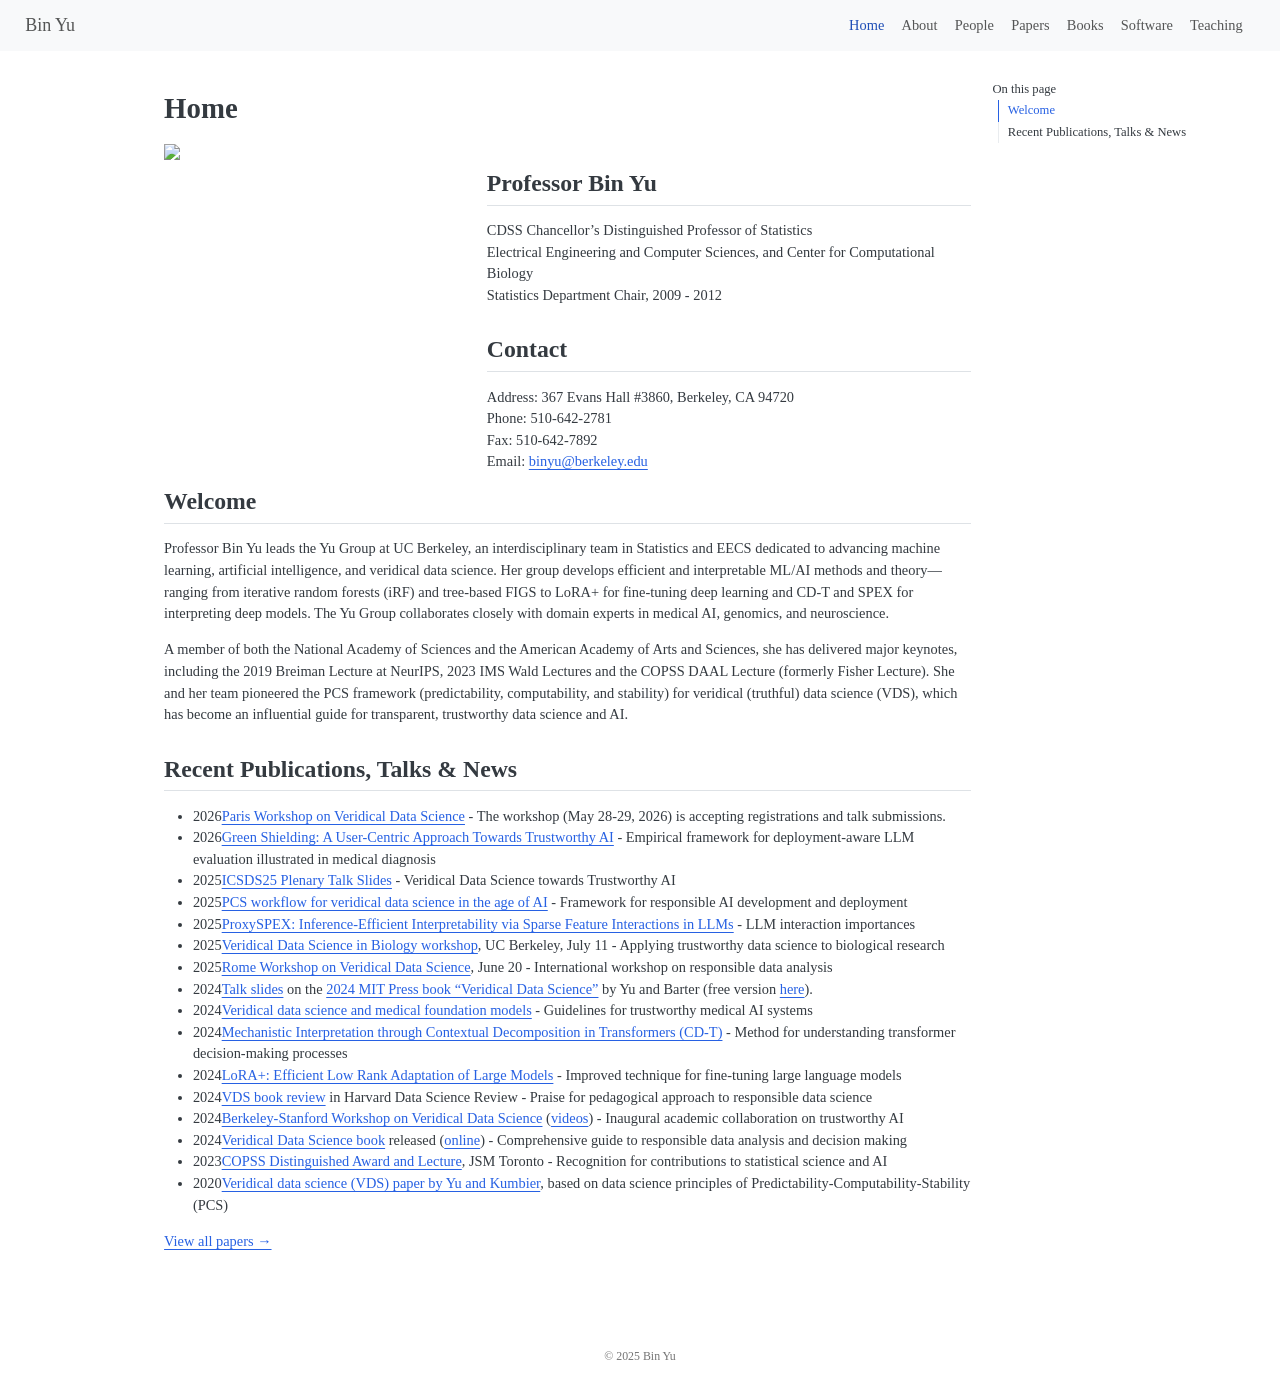
==== index.html @ ebfd01de "Built site for gh-pages" ====
<!DOCTYPE html>
<html xmlns="http://www.w3.org/1999/xhtml" lang="en" xml:lang="en"><head>

<meta charset="utf-8">
<meta name="generator" content="quarto-1.9.38">

<meta name="viewport" content="width=device-width, initial-scale=1.0, user-scalable=yes">


<title>Home – Bin Yu</title>
<style>
/* Default styles provided by pandoc.
** See https://pandoc.org/MANUAL.html#variables-for-html for config info.
*/
code{white-space: pre-wrap;}
span.smallcaps{font-variant: small-caps;}
div.columns{display: flex; gap: min(4vw, 1.5em);}
div.column{flex: auto; overflow-x: auto;}
div.hanging-indent{margin-left: 1.5em; text-indent: -1.5em;}
ul.task-list{list-style: none;}
ul.task-list li input[type="checkbox"] {
  width: 0.8em;
  margin: 0 0.8em 0.2em -1em; /* quarto-specific, see https://github.com/quarto-dev/quarto-cli/issues/4556 */ 
  vertical-align: middle;
}
</style>


<script src="site_libs/quarto-nav/quarto-nav.js"></script>
<script src="site_libs/quarto-nav/headroom.min.js"></script>
<script src="site_libs/clipboard/clipboard.min.js"></script>
<script src="site_libs/quarto-search/autocomplete.umd.js"></script>
<script src="site_libs/quarto-search/fuse.min.js"></script>
<script src="site_libs/quarto-search/quarto-search.js"></script>
<meta name="quarto:offset" content="./">
<script src="site_libs/quarto-html/quarto.js" type="module"></script>
<script src="site_libs/quarto-html/tabsets/tabsets.js" type="module"></script>
<script src="site_libs/quarto-html/popper.min.js"></script>
<script src="site_libs/quarto-html/tippy.umd.min.js"></script>
<script src="site_libs/quarto-html/anchor.min.js"></script>
<link href="site_libs/quarto-html/tippy.css" rel="stylesheet">
<link href="site_libs/quarto-html/quarto-syntax-highlighting-15634bcf2e68342d4ad2dfa704d543f6.css" rel="stylesheet" id="quarto-text-highlighting-styles">
<script src="site_libs/bootstrap/bootstrap.min.js"></script>
<link href="site_libs/bootstrap/bootstrap-icons.css" rel="stylesheet">
<link href="site_libs/bootstrap/bootstrap-985f35db8cdcd9d07f63b1806a78b4fa.min.css" rel="stylesheet" append-hash="true" id="quarto-bootstrap" data-mode="light">
<script id="quarto-search-options" type="application/json">{
  "location": "navbar",
  "copy-button": false,
  "collapse-after": 3,
  "panel-placement": "end",
  "type": "overlay",
  "limit": 50,
  "keyboard-shortcut": [
    "f",
    "/",
    "s"
  ],
  "show-item-context": false,
  "language": {
    "search-no-results-text": "No results",
    "search-matching-documents-text": "matching documents",
    "search-copy-link-title": "Copy link to search",
    "search-hide-matches-text": "Hide additional matches",
    "search-more-match-text": "more match in this document",
    "search-more-matches-text": "more matches in this document",
    "search-clear-button-title": "Clear",
    "search-text-placeholder": "",
    "search-detached-cancel-button-title": "Cancel",
    "search-submit-button-title": "Submit",
    "search-label": "Search"
  }
}</script>
<script async="" src="https://siteimproveanalytics.com/js/siteanalyze_6294756.js"></script>


<link rel="stylesheet" href="styles.css">
</head>

<body class="nav-fixed quarto-light">

<div id="quarto-search-results"></div>
  <header id="quarto-header" class="headroom fixed-top">
    <nav class="navbar navbar-expand-lg " data-bs-theme="dark">
      <div class="navbar-container container-fluid">
      <div class="navbar-brand-container mx-auto">
    <a class="navbar-brand" href="./index.html">
    <span class="navbar-title">Bin Yu</span>
    </a>
  </div>
            <div id="quarto-search" class="" title="Search"></div>
          <button class="navbar-toggler" type="button" data-bs-toggle="collapse" data-bs-target="#navbarCollapse" aria-controls="navbarCollapse" role="menu" aria-expanded="false" aria-label="Toggle navigation" onclick="if (window.quartoToggleHeadroom) { window.quartoToggleHeadroom(); }">
  <span class="navbar-toggler-icon"></span>
</button>
          <div class="collapse navbar-collapse" id="navbarCollapse">
            <ul class="navbar-nav navbar-nav-scroll ms-auto">
  <li class="nav-item">
    <a class="nav-link active" href="./index.html" aria-current="page"> 
<span class="menu-text">Home</span></a>
  </li>  
  <li class="nav-item">
    <a class="nav-link" href="./about/index.html"> 
<span class="menu-text">About</span></a>
  </li>  
  <li class="nav-item">
    <a class="nav-link" href="./people/index.html"> 
<span class="menu-text">People</span></a>
  </li>  
  <li class="nav-item">
    <a class="nav-link" href="./papers/index.html"> 
<span class="menu-text">Papers</span></a>
  </li>  
  <li class="nav-item">
    <a class="nav-link" href="./books/index.html"> 
<span class="menu-text">Books</span></a>
  </li>  
  <li class="nav-item">
    <a class="nav-link" href="./software/index.html"> 
<span class="menu-text">Software</span></a>
  </li>  
  <li class="nav-item">
    <a class="nav-link" href="./teaching/index.html"> 
<span class="menu-text">Teaching</span></a>
  </li>  
</ul>
          </div> <!-- /navcollapse -->
            <div class="quarto-navbar-tools">
</div>
      </div> <!-- /container-fluid -->
    </nav>
</header>
<!-- content -->
<div id="quarto-content" class="quarto-container page-columns page-rows-contents page-layout-article page-navbar">
<!-- sidebar -->
<!-- margin-sidebar -->
    <div id="quarto-margin-sidebar" class="sidebar margin-sidebar">
        <nav id="TOC" role="doc-toc" class="toc-active">
    <h2 id="toc-title">On this page</h2>
   
  <ul>
  <li><a href="#welcome" id="toc-welcome" class="nav-link active" data-scroll-target="#welcome">Welcome</a></li>
  <li><a href="#recent-publications-talks-news" id="toc-recent-publications-talks-news" class="nav-link" data-scroll-target="#recent-publications-talks-news">Recent Publications, Talks &amp; News</a></li>
  </ul>
</nav>
    </div>
<!-- main -->
<main class="content" id="quarto-document-content">

<header id="title-block-header" class="quarto-title-block default">
<div class="quarto-title">
<h1 class="title">Home</h1>
</div>



<div class="quarto-title-meta">

    
  
    
  </div>
  


</header>


<div class="columns">
<div class="column" style="width:40%;">
<p><img src="images/binyu.jpg" class="img-fluid"></p>
</div><div class="column" style="width:60%;">
<section id="professor-bin-yu" class="level2">
<h2 class="anchored" data-anchor-id="professor-bin-yu">Professor Bin Yu</h2>
<p>CDSS Chancellor’s Distinguished Professor of Statistics<br>
Electrical Engineering and Computer Sciences, and Center for Computational Biology<br>
Statistics Department Chair, 2009 - 2012</p>
</section>
<section id="contact" class="level2">
<h2 class="anchored" data-anchor-id="contact">Contact</h2>
<p>Address: 367 Evans Hall #3860, Berkeley, CA 94720<br>
Phone: 510-642-2781<br>
Fax: 510-642-7892<br>
Email: <a href="mailto:binyu@berkeley.edu">binyu@berkeley.edu</a></p>
</section>
</div>
</div>
<section id="welcome" class="level2">
<h2 class="anchored" data-anchor-id="welcome">Welcome</h2>
<p>Professor Bin Yu leads the Yu Group at UC Berkeley, an interdisciplinary team in Statistics and EECS dedicated to advancing machine learning, artificial intelligence, and veridical data science. Her group develops efficient and interpretable ML/AI methods and theory—ranging from iterative random forests (iRF) and tree-based FIGS to LoRA+ for fine-tuning deep learning and CD-T and SPEX for interpreting deep models. The Yu Group collaborates closely with domain experts in medical AI, genomics, and neuroscience.</p>
<p>A member of both the National Academy of Sciences and the American Academy of Arts and Sciences, she has delivered major keynotes, including the 2019 Breiman Lecture at NeurIPS, 2023 IMS Wald Lectures and the COPSS DAAL Lecture (formerly Fisher Lecture). She and her team pioneered the PCS framework (predictability, computability, and stability) for veridical (truthful) data science (VDS), which has become an influential guide for transparent, trustworthy data science and AI.</p>
</section>
<section id="recent-publications-talks-news" class="level2">
<h2 class="anchored" data-anchor-id="recent-publications-talks-news">Recent Publications, Talks &amp; News</h2>
<ul>
<li><span class="year-entry">2026</span><a href="https://www.cantab.net/users/j.randon-furling/VAI.html">Paris Workshop on Veridical Data Science</a> - The workshop (May 28-29, 2026) is accepting registrations and talk submissions.</li>
<li><span class="year-entry">2026</span><a href="https://arxiv.org/pdf/2604.24700">Green Shielding: A User-Centric Approach Towards Trustworthy AI</a> - Empirical framework for deployment-aware LLM evaluation illustrated in medical diagnosis</li>
<li><span class="year-entry">2025</span><a href="slides/ICSDS25-BinYu.pdf">ICSDS25 Plenary Talk Slides</a> - Veridical Data Science towards Trustworthy AI</li>
<li><span class="year-entry">2025</span><a href="https://arxiv.org/abs/2508.00835">PCS workflow for veridical data science in the age of AI</a> - Framework for responsible AI development and deployment</li>
<li><span class="year-entry">2025</span><a href="https://arxiv.org/abs/2505.17495">ProxySPEX: Inference-Efficient Interpretability via Sparse Feature Interactions in LLMs</a> - LLM interaction importances</li>
<li><span class="year-entry">2025</span><a href="https://www.eventbrite.com/e/veridical-data-science-for-biology-2025-tickets-1384456339179">Veridical Data Science in Biology workshop</a>, UC Berkeley, July 11 - Applying trustworthy data science to biological research</li>
<li><span class="year-entry">2025</span><a href="https://www.integreat.no/events/public-events/workshops/veridical-data-science.html">Rome Workshop on Veridical Data Science</a>, June 20 - International workshop on responsible data analysis</li>
<li><span class="year-entry">2024</span><a href="slides/VDSBook-BinYu.pdf">Talk slides</a> on the <a href="https://mitpress.mit.edu/9780262049191/veridical-data-science/">2024 MIT Press book “Veridical Data Science”</a> by Yu and Barter (free version <a href="https://vdsbook.com/">here</a>).</li>
<li><span class="year-entry">2024</span><a href="https://arxiv.org/abs/2409.10580">Veridical data science and medical foundation models</a> - Guidelines for trustworthy medical AI systems</li>
<li><span class="year-entry">2024</span><a href="https://arxiv.org/pdf/2407.00886">Mechanistic Interpretation through Contextual Decomposition in Transformers (CD-T)</a> - Method for understanding transformer decision-making processes</li>
<li><span class="year-entry">2024</span><a href="https://arxiv.org/abs/2402.12354">LoRA+: Efficient Low Rank Adaptation of Large Models</a> - Improved technique for fine-tuning large language models</li>
<li><span class="year-entry">2024</span><a href="https://hdsr.mitpress.mit.edu/pub/5322mn1e/release/3">VDS book review</a> in Harvard Data Science Review - Praise for pedagogical approach to responsible data science</li>
<li><span class="year-entry">2024</span><a href="https://na.eventscloud.com/website/69057/">Berkeley-Stanford Workshop on Veridical Data Science</a> (<a href="https://www.youtube.com/playlist?list=PLKW2Azk23ZtSrg4jwLSioaV1bwmFnQ1Bx">videos</a>) - Inaugural academic collaboration on trustworthy AI</li>
<li><span class="year-entry">2024</span><a href="https://mitpress.mit.edu/9780262049191/veridical-data-science/">Veridical Data Science book</a> released (<a href="http://vdsbook.com/">online</a>) - Comprehensive guide to responsible data analysis and decision making</li>
<li><span class="year-entry">2023</span><a href="https://ww2.amstat.org/meetings/jsm/2023/webcasts/index.cfm">COPSS Distinguished Award and Lecture</a>, JSM Toronto - Recognition for contributions to statistical science and AI</li>
<li><span class="year-entry">2020</span><a href="https://www.pnas.org/doi/10.1073/pnas.1901326117">Veridical data science (VDS) paper by Yu and Kumbier</a>, based on data science principles of Predictability-Computability-Stability (PCS)</li>
</ul>
<p><a href="https://scholar.google.com/citations?user=xT19Jc0AAAAJ&amp;hl=en">View all papers →</a></p>


</section>

</main> <!-- /main -->
<script id="quarto-html-after-body" type="application/javascript">
  window.document.addEventListener("DOMContentLoaded", function (event) {
    const icon = "";
    const anchorJS = new window.AnchorJS();
    anchorJS.options = {
      placement: 'right',
      icon: icon
    };
    anchorJS.add('.anchored');
    const isCodeAnnotation = (el) => {
      for (const clz of el.classList) {
        if (clz.startsWith('code-annotation-')) {                     
          return true;
        }
      }
      return false;
    }
    const onCopySuccess = function(e) {
      // button target
      const button = e.trigger;
      // don't keep focus
      button.blur();
      // flash "checked"
      button.classList.add('code-copy-button-checked');
      var currentTitle = button.getAttribute("title");
      button.setAttribute("title", "Copied!");
      let tooltip;
      if (window.bootstrap) {
        button.setAttribute("data-bs-toggle", "tooltip");
        button.setAttribute("data-bs-placement", "left");
        button.setAttribute("data-bs-title", "Copied!");
        tooltip = new bootstrap.Tooltip(button, 
          { trigger: "manual", 
            customClass: "code-copy-button-tooltip",
            offset: [0, -8]});
        tooltip.show();    
      }
      setTimeout(function() {
        if (tooltip) {
          tooltip.hide();
          button.removeAttribute("data-bs-title");
          button.removeAttribute("data-bs-toggle");
          button.removeAttribute("data-bs-placement");
        }
        button.setAttribute("title", currentTitle);
        button.classList.remove('code-copy-button-checked');
      }, 1000);
      // clear code selection
      e.clearSelection();
    }
    const getTextToCopy = function(trigger) {
      const outerScaffold = trigger.parentElement.cloneNode(true);
      const codeEl = outerScaffold.querySelector('code');
      for (const childEl of codeEl.children) {
        if (isCodeAnnotation(childEl)) {
          childEl.remove();
        }
      }
      return codeEl.innerText;
    }
    const clipboard = new window.ClipboardJS('.code-copy-button:not([data-in-quarto-modal])', {
      text: getTextToCopy
    });
    clipboard.on('success', onCopySuccess);
    if (window.document.getElementById('quarto-embedded-source-code-modal')) {
      const clipboardModal = new window.ClipboardJS('.code-copy-button[data-in-quarto-modal]', {
        text: getTextToCopy,
        container: window.document.getElementById('quarto-embedded-source-code-modal')
      });
      clipboardModal.on('success', onCopySuccess);
    }
      var localhostRegex = new RegExp(/^(?:http|https):\/\/localhost\:?[0-9]*\//);
      var mailtoRegex = new RegExp(/^mailto:/);
        var filterRegex = new RegExp("https:\/\/binyu\.stat\.berkeley\.edu");
      var isInternal = (href) => {
          return filterRegex.test(href) || localhostRegex.test(href) || mailtoRegex.test(href);
      }
      // Inspect non-navigation links and adorn them if external
     var links = window.document.querySelectorAll('a[href]:not(.nav-link):not(.navbar-brand):not(.toc-action):not(.sidebar-link):not(.sidebar-item-toggle):not(.pagination-link):not(.no-external):not([aria-hidden]):not(.dropdown-item):not(.quarto-navigation-tool):not(.about-link)');
      for (var i=0; i<links.length; i++) {
        const link = links[i];
        if (!isInternal(link.href)) {
          // undo the damage that might have been done by quarto-nav.js in the case of
          // links that we want to consider external
          if (link.dataset.originalHref !== undefined) {
            link.href = link.dataset.originalHref;
          }
        }
      }
    function tippyHover(el, contentFn, onTriggerFn, onUntriggerFn) {
      const config = {
        allowHTML: true,
        maxWidth: 500,
        delay: 100,
        arrow: false,
        appendTo: function(el) {
            return el.parentElement;
        },
        interactive: true,
        interactiveBorder: 10,
        theme: 'quarto',
        placement: 'bottom-start',
      };
      if (contentFn) {
        config.content = contentFn;
      }
      if (onTriggerFn) {
        config.onTrigger = onTriggerFn;
      }
      if (onUntriggerFn) {
        config.onUntrigger = onUntriggerFn;
      }
      window.tippy(el, config); 
    }
    const noterefs = window.document.querySelectorAll('a[role="doc-noteref"]');
    for (var i=0; i<noterefs.length; i++) {
      const ref = noterefs[i];
      tippyHover(ref, function() {
        // use id or data attribute instead here
        let href = ref.getAttribute('data-footnote-href') || ref.getAttribute('href');
        try { href = new URL(href).hash; } catch {}
        const id = href.replace(/^#\/?/, "");
        const note = window.document.getElementById(id);
        if (note) {
          return note.innerHTML;
        } else {
          return "";
        }
      });
    }
    const xrefs = window.document.querySelectorAll('a.quarto-xref');
    const processXRef = (id, note) => {
      // Strip column container classes
      const stripColumnClz = (el) => {
        el.classList.remove("page-full", "page-columns");
        if (el.children) {
          for (const child of el.children) {
            stripColumnClz(child);
          }
        }
      }
      stripColumnClz(note)
      if (id === null || id.startsWith('sec-')) {
        // Special case sections, only their first couple elements
        const container = document.createElement("div");
        if (note.children && note.children.length > 2) {
          container.appendChild(note.children[0].cloneNode(true));
          for (let i = 1; i < note.children.length; i++) {
            const child = note.children[i];
            if (child.tagName === "P" && child.innerText === "") {
              continue;
            } else {
              container.appendChild(child.cloneNode(true));
              break;
            }
          }
          if (window.Quarto?.typesetMath) {
            window.Quarto.typesetMath(container);
          }
          return container.innerHTML
        } else {
          if (window.Quarto?.typesetMath) {
            window.Quarto.typesetMath(note);
          }
          return note.innerHTML;
        }
      } else {
        // Remove any anchor links if they are present
        const anchorLink = note.querySelector('a.anchorjs-link');
        if (anchorLink) {
          anchorLink.remove();
        }
        if (window.Quarto?.typesetMath) {
          window.Quarto.typesetMath(note);
        }
        if (note.classList.contains("callout")) {
          return note.outerHTML;
        } else {
          return note.innerHTML;
        }
      }
    }
    for (var i=0; i<xrefs.length; i++) {
      const xref = xrefs[i];
      tippyHover(xref, undefined, function(instance) {
        instance.disable();
        let url = xref.getAttribute('href');
        let hash = undefined; 
        if (url.startsWith('#')) {
          hash = url;
        } else {
          try { hash = new URL(url).hash; } catch {}
        }
        if (hash) {
          const id = hash.replace(/^#\/?/, "");
          const note = window.document.getElementById(id);
          if (note !== null) {
            try {
              const html = processXRef(id, note.cloneNode(true));
              instance.setContent(html);
            } finally {
              instance.enable();
              instance.show();
            }
          } else {
            // See if we can fetch this
            fetch(url.split('#')[0])
            .then(res => res.text())
            .then(html => {
              const parser = new DOMParser();
              const htmlDoc = parser.parseFromString(html, "text/html");
              const note = htmlDoc.getElementById(id);
              if (note !== null) {
                const html = processXRef(id, note);
                instance.setContent(html);
              } 
            }).finally(() => {
              instance.enable();
              instance.show();
            });
          }
        } else {
          // See if we can fetch a full url (with no hash to target)
          // This is a special case and we should probably do some content thinning / targeting
          fetch(url)
          .then(res => res.text())
          .then(html => {
            const parser = new DOMParser();
            const htmlDoc = parser.parseFromString(html, "text/html");
            const note = htmlDoc.querySelector('main.content');
            if (note !== null) {
              // This should only happen for chapter cross references
              // (since there is no id in the URL)
              // remove the first header
              if (note.children.length > 0 && note.children[0].tagName === "HEADER") {
                note.children[0].remove();
              }
              const html = processXRef(null, note);
              instance.setContent(html);
            } 
          }).finally(() => {
            instance.enable();
            instance.show();
          });
        }
      }, function(instance) {
      });
    }
        let selectedAnnoteEl;
        const selectorForAnnotation = ( cell, annotation) => {
          let cellAttr = 'data-code-cell="' + cell + '"';
          let lineAttr = 'data-code-annotation="' +  annotation + '"';
          const selector = 'span[' + cellAttr + '][' + lineAttr + ']';
          return selector;
        }
        const selectCodeLines = (annoteEl) => {
          const doc = window.document;
          const targetCell = annoteEl.getAttribute("data-target-cell");
          const targetAnnotation = annoteEl.getAttribute("data-target-annotation");
          const annoteSpan = window.document.querySelector(selectorForAnnotation(targetCell, targetAnnotation));
          const lines = annoteSpan.getAttribute("data-code-lines").split(",");
          const lineIds = lines.map((line) => {
            return targetCell + "-" + line;
          })
          let top = null;
          let height = null;
          let parent = null;
          if (lineIds.length > 0) {
              //compute the position of the single el (top and bottom and make a div)
              const el = window.document.getElementById(lineIds[0]);
              top = el.offsetTop;
              height = el.offsetHeight;
              parent = el.parentElement.parentElement;
            if (lineIds.length > 1) {
              const lastEl = window.document.getElementById(lineIds[lineIds.length - 1]);
              const bottom = lastEl.offsetTop + lastEl.offsetHeight;
              height = bottom - top;
            }
            if (top !== null && height !== null && parent !== null) {
              // cook up a div (if necessary) and position it 
              let div = window.document.getElementById("code-annotation-line-highlight");
              if (div === null) {
                div = window.document.createElement("div");
                div.setAttribute("id", "code-annotation-line-highlight");
                div.style.position = 'absolute';
                parent.appendChild(div);
              }
              div.style.top = top - 2 + "px";
              div.style.height = height + 4 + "px";
              div.style.left = 0;
              let gutterDiv = window.document.getElementById("code-annotation-line-highlight-gutter");
              if (gutterDiv === null) {
                gutterDiv = window.document.createElement("div");
                gutterDiv.setAttribute("id", "code-annotation-line-highlight-gutter");
                gutterDiv.style.position = 'absolute';
                const codeCell = window.document.getElementById(targetCell);
                const gutter = codeCell.querySelector('.code-annotation-gutter');
                gutter.appendChild(gutterDiv);
              }
              gutterDiv.style.top = top - 2 + "px";
              gutterDiv.style.height = height + 4 + "px";
            }
            selectedAnnoteEl = annoteEl;
          }
        };
        const unselectCodeLines = () => {
          const elementsIds = ["code-annotation-line-highlight", "code-annotation-line-highlight-gutter"];
          elementsIds.forEach((elId) => {
            const div = window.document.getElementById(elId);
            if (div) {
              div.remove();
            }
          });
          selectedAnnoteEl = undefined;
        };
          // Handle positioning of the toggle
      window.addEventListener(
        "resize",
        throttle(() => {
          elRect = undefined;
          if (selectedAnnoteEl) {
            selectCodeLines(selectedAnnoteEl);
          }
        }, 10)
      );
      function throttle(fn, ms) {
      let throttle = false;
      let timer;
        return (...args) => {
          if(!throttle) { // first call gets through
              fn.apply(this, args);
              throttle = true;
          } else { // all the others get throttled
              if(timer) clearTimeout(timer); // cancel #2
              timer = setTimeout(() => {
                fn.apply(this, args);
                timer = throttle = false;
              }, ms);
          }
        };
      }
        // Attach click handler to the DT
        const annoteDls = window.document.querySelectorAll('dt[data-target-cell]');
        for (const annoteDlNode of annoteDls) {
          annoteDlNode.addEventListener('click', (event) => {
            const clickedEl = event.target;
            if (clickedEl !== selectedAnnoteEl) {
              unselectCodeLines();
              const activeEl = window.document.querySelector('dt[data-target-cell].code-annotation-active');
              if (activeEl) {
                activeEl.classList.remove('code-annotation-active');
              }
              selectCodeLines(clickedEl);
              clickedEl.classList.add('code-annotation-active');
            } else {
              // Unselect the line
              unselectCodeLines();
              clickedEl.classList.remove('code-annotation-active');
            }
          });
        }
    const findCites = (el) => {
      const parentEl = el.parentElement;
      if (parentEl) {
        const cites = parentEl.dataset.cites;
        if (cites) {
          return {
            el,
            cites: cites.split(' ')
          };
        } else {
          return findCites(el.parentElement)
        }
      } else {
        return undefined;
      }
    };
    var bibliorefs = window.document.querySelectorAll('a[role="doc-biblioref"]');
    for (var i=0; i<bibliorefs.length; i++) {
      const ref = bibliorefs[i];
      const citeInfo = findCites(ref);
      if (citeInfo) {
        tippyHover(citeInfo.el, function() {
          var popup = window.document.createElement('div');
          citeInfo.cites.forEach(function(cite) {
            var citeDiv = window.document.createElement('div');
            citeDiv.classList.add('hanging-indent');
            citeDiv.classList.add('csl-entry');
            var biblioDiv = window.document.getElementById('ref-' + cite);
            if (biblioDiv) {
              citeDiv.innerHTML = biblioDiv.innerHTML;
            }
            popup.appendChild(citeDiv);
          });
          return popup.innerHTML;
        });
      }
    }
  });
  </script>
</div> <!-- /content -->
<footer class="footer">
  <div class="nav-footer">
    <div class="nav-footer-left">
      &nbsp;
    </div>   
    <div class="nav-footer-center">
<p>© 2025 Bin Yu</p>
</div>
    <div class="nav-footer-right">
      &nbsp;
    </div>
  </div>
</footer>




</body></html>
---- site_libs/quarto-html/quarto-syntax-highlighting-15634bcf2e68342d4ad2dfa704d543f6.css ----
/* quarto syntax highlight colors */
:root {
  --quarto-hl-ot-color: #003B4F;
  --quarto-hl-at-color: #657422;
  --quarto-hl-ss-color: #20794D;
  --quarto-hl-an-color: #5E5E5E;
  --quarto-hl-fu-color: #4758AB;
  --quarto-hl-st-color: #20794D;
  --quarto-hl-cf-color: #003B4F;
  --quarto-hl-op-color: #5E5E5E;
  --quarto-hl-er-color: #AD0000;
  --quarto-hl-bn-color: #AD0000;
  --quarto-hl-al-color: #AD0000;
  --quarto-hl-va-color: #111111;
  --quarto-hl-bu-color: inherit;
  --quarto-hl-ex-color: inherit;
  --quarto-hl-pp-color: #AD0000;
  --quarto-hl-in-color: #5E5E5E;
  --quarto-hl-vs-color: #20794D;
  --quarto-hl-wa-color: #5E5E5E;
  --quarto-hl-do-color: #5E5E5E;
  --quarto-hl-im-color: #00769E;
  --quarto-hl-ch-color: #20794D;
  --quarto-hl-dt-color: #AD0000;
  --quarto-hl-fl-color: #AD0000;
  --quarto-hl-co-color: #5E5E5E;
  --quarto-hl-cv-color: #5E5E5E;
  --quarto-hl-cn-color: #8f5902;
  --quarto-hl-sc-color: #5E5E5E;
  --quarto-hl-dv-color: #AD0000;
  --quarto-hl-kw-color: #003B4F;
}

/* other quarto variables */
:root {
  --quarto-font-monospace: SFMono-Regular, Menlo, Monaco, Consolas, "Liberation Mono", "Courier New", monospace;
}

/* syntax highlight based on Pandoc's rules */
pre > code.sourceCode > span {
  color: #003B4F;
}

code.sourceCode > span {
  color: #003B4F;
}

div.sourceCode,
div.sourceCode pre.sourceCode {
  color: #003B4F;
}

/* Normal */
code span {
  color: #003B4F;
}

/* Alert */
code span.al {
  color: #AD0000;
  font-style: inherit;
}

/* Annotation */
code span.an {
  color: #5E5E5E;
  font-style: inherit;
}

/* Attribute */
code span.at {
  color: #657422;
  font-style: inherit;
}

/* BaseN */
code span.bn {
  color: #AD0000;
  font-style: inherit;
}

/* BuiltIn */
code span.bu {
  font-style: inherit;
}

/* ControlFlow */
code span.cf {
  color: #003B4F;
  font-weight: bold;
  font-style: inherit;
}

/* Char */
code span.ch {
  color: #20794D;
  font-style: inherit;
}

/* Constant */
code span.cn {
  color: #8f5902;
  font-style: inherit;
}

/* Comment */
code span.co {
  color: #5E5E5E;
  font-style: inherit;
}

/* CommentVar */
code span.cv {
  color: #5E5E5E;
  font-style: italic;
}

/* Documentation */
code span.do {
  color: #5E5E5E;
  font-style: italic;
}

/* DataType */
code span.dt {
  color: #AD0000;
  font-style: inherit;
}

/* DecVal */
code span.dv {
  color: #AD0000;
  font-style: inherit;
}

/* Error */
code span.er {
  color: #AD0000;
  font-style: inherit;
}

/* Extension */
code span.ex {
  font-style: inherit;
}

/* Float */
code span.fl {
  color: #AD0000;
  font-style: inherit;
}

/* Function */
code span.fu {
  color: #4758AB;
  font-style: inherit;
}

/* Import */
code span.im {
  color: #00769E;
  font-style: inherit;
}

/* Information */
code span.in {
  color: #5E5E5E;
  font-style: inherit;
}

/* Keyword */
code span.kw {
  color: #003B4F;
  font-weight: bold;
  font-style: inherit;
}

/* Operator */
code span.op {
  color: #5E5E5E;
  font-style: inherit;
}

/* Other */
code span.ot {
  color: #003B4F;
  font-style: inherit;
}

/* Preprocessor */
code span.pp {
  color: #AD0000;
  font-style: inherit;
}

/* SpecialChar */
code span.sc {
  color: #5E5E5E;
  font-style: inherit;
}

/* SpecialString */
code span.ss {
  color: #20794D;
  font-style: inherit;
}

/* String */
code span.st {
  color: #20794D;
  font-style: inherit;
}

/* Variable */
code span.va {
  color: #111111;
  font-style: inherit;
}

/* VerbatimString */
code span.vs {
  color: #20794D;
  font-style: inherit;
}

/* Warning */
code span.wa {
  color: #5E5E5E;
  font-style: italic;
}

.prevent-inlining {
  content: "</";
}

/*# sourceMappingURL=f23921c56f73e400b49028c9186a1aa0.css.map */
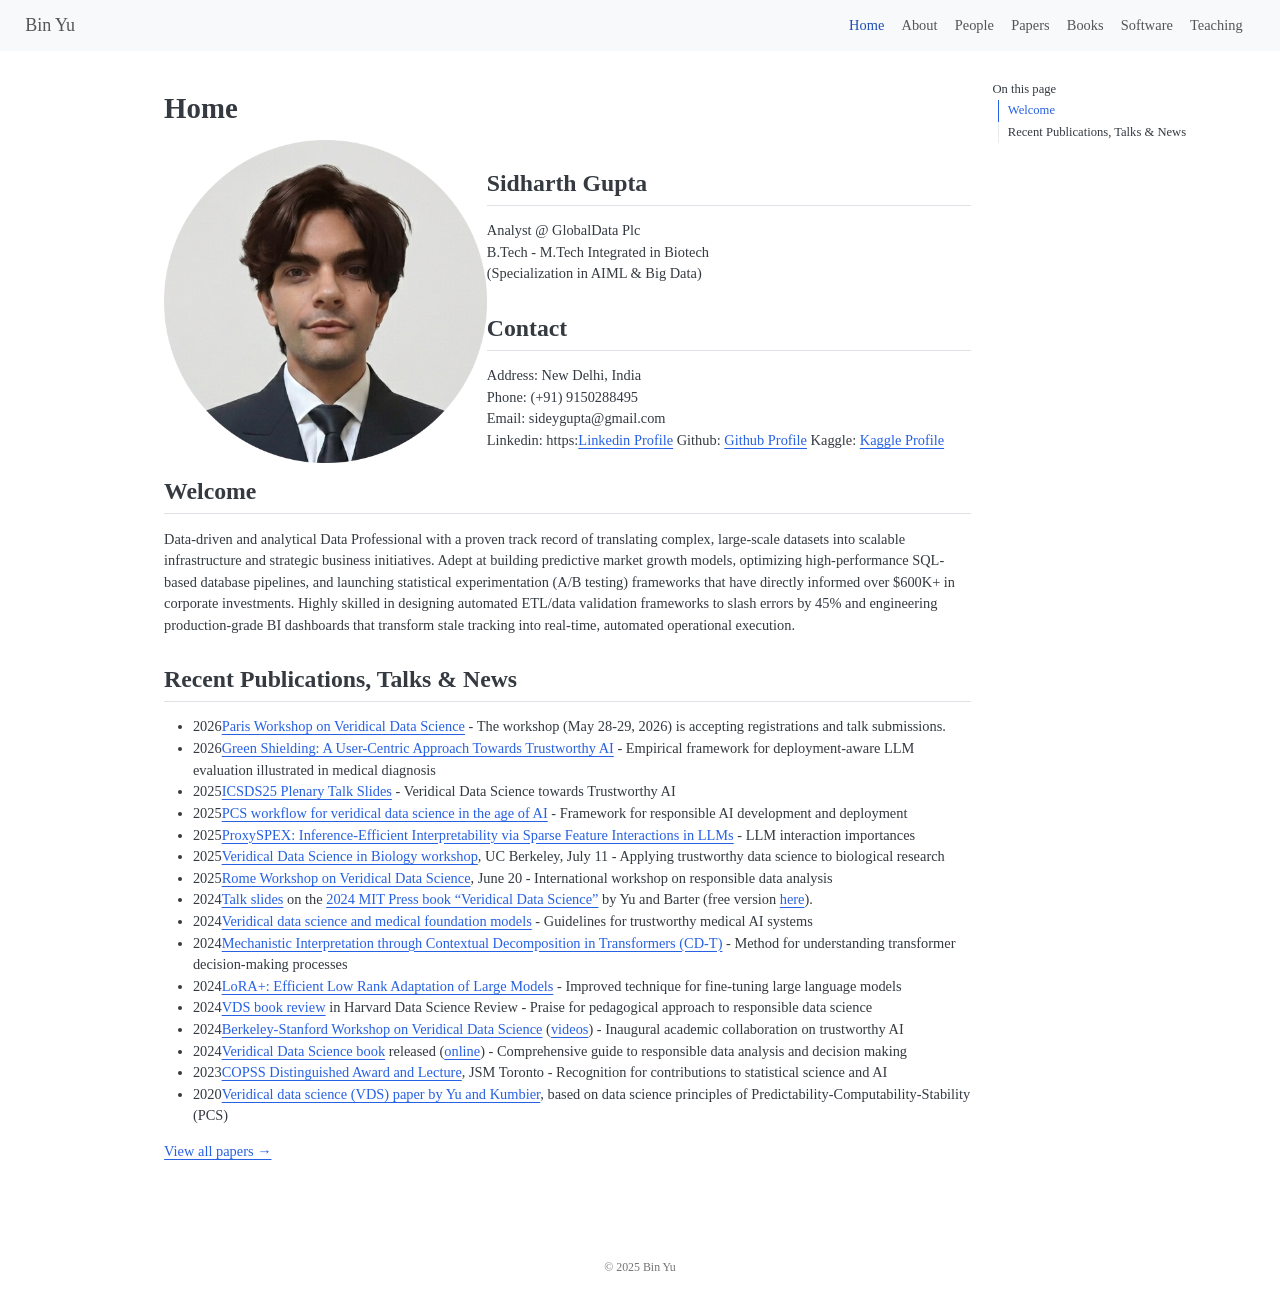
==== commit 3ad5c231: "Built site for gh-pages" ====
--- a/index.html
+++ b/index.html
@@ -166,27 +166,26 @@
 
 <div class="columns">
 <div class="column" style="width:40%;">
-<p><img src="images/binyu.jpg" class="img-fluid"></p>
+<p><img src="images/img2.jpg" class="img-fluid"></p>
 </div><div class="column" style="width:60%;">
-<section id="professor-bin-yu" class="level2">
-<h2 class="anchored" data-anchor-id="professor-bin-yu">Professor Bin Yu</h2>
-<p>CDSS Chancellor’s Distinguished Professor of Statistics<br>
-Electrical Engineering and Computer Sciences, and Center for Computational Biology<br>
-Statistics Department Chair, 2009 - 2012</p>
+<section id="sidharth-gupta" class="level2">
+<h2 class="anchored" data-anchor-id="sidharth-gupta">Sidharth Gupta</h2>
+<p>Analyst @ GlobalData Plc<br>
+B.Tech - M.Tech Integrated in Biotech<br>
+(Specialization in AIML &amp; Big Data)</p>
 </section>
 <section id="contact" class="level2">
 <h2 class="anchored" data-anchor-id="contact">Contact</h2>
-<p>Address: 367 Evans Hall #3860, Berkeley, CA 94720<br>
-Phone: 510-642-2781<br>
-Fax: 510-642-7892<br>
-Email: <a href="mailto:binyu@berkeley.edu">binyu@berkeley.edu</a></p>
+<p>Address: New Delhi, India<br>
+Phone: (+91) 9150288495<br>
+Email: sideygupta@gmail.com<br>
+Linkedin: https:<a href="https://www.linkedin.com/in/netsid/" title="Go to Sidharth Linkedin">Linkedin Profile</a> Github: <a href="https://github.com/0xs1d" title="Go to Sidharth Github">Github Profile</a> Kaggle: <a href="https://www.kaggle.com/s1drtx" title="Go to Sidharth Kaggle">Kaggle Profile</a></p>
 </section>
 </div>
 </div>
 <section id="welcome" class="level2">
 <h2 class="anchored" data-anchor-id="welcome">Welcome</h2>
-<p>Professor Bin Yu leads the Yu Group at UC Berkeley, an interdisciplinary team in Statistics and EECS dedicated to advancing machine learning, artificial intelligence, and veridical data science. Her group develops efficient and interpretable ML/AI methods and theory—ranging from iterative random forests (iRF) and tree-based FIGS to LoRA+ for fine-tuning deep learning and CD-T and SPEX for interpreting deep models. The Yu Group collaborates closely with domain experts in medical AI, genomics, and neuroscience.</p>
-<p>A member of both the National Academy of Sciences and the American Academy of Arts and Sciences, she has delivered major keynotes, including the 2019 Breiman Lecture at NeurIPS, 2023 IMS Wald Lectures and the COPSS DAAL Lecture (formerly Fisher Lecture). She and her team pioneered the PCS framework (predictability, computability, and stability) for veridical (truthful) data science (VDS), which has become an influential guide for transparent, trustworthy data science and AI.</p>
+<p>Data-driven and analytical Data Professional with a proven track record of translating complex, large-scale datasets into scalable infrastructure and strategic business initiatives. Adept at building predictive market growth models, optimizing high-performance SQL-based database pipelines, and launching statistical experimentation (A/B testing) frameworks that have directly informed over $600K+ in corporate investments. Highly skilled in designing automated ETL/data validation frameworks to slash errors by 45% and engineering production-grade BI dashboards that transform stale tracking into real-time, automated operational execution.</p>
 </section>
 <section id="recent-publications-talks-news" class="level2">
 <h2 class="anchored" data-anchor-id="recent-publications-talks-news">Recent Publications, Talks &amp; News</h2>
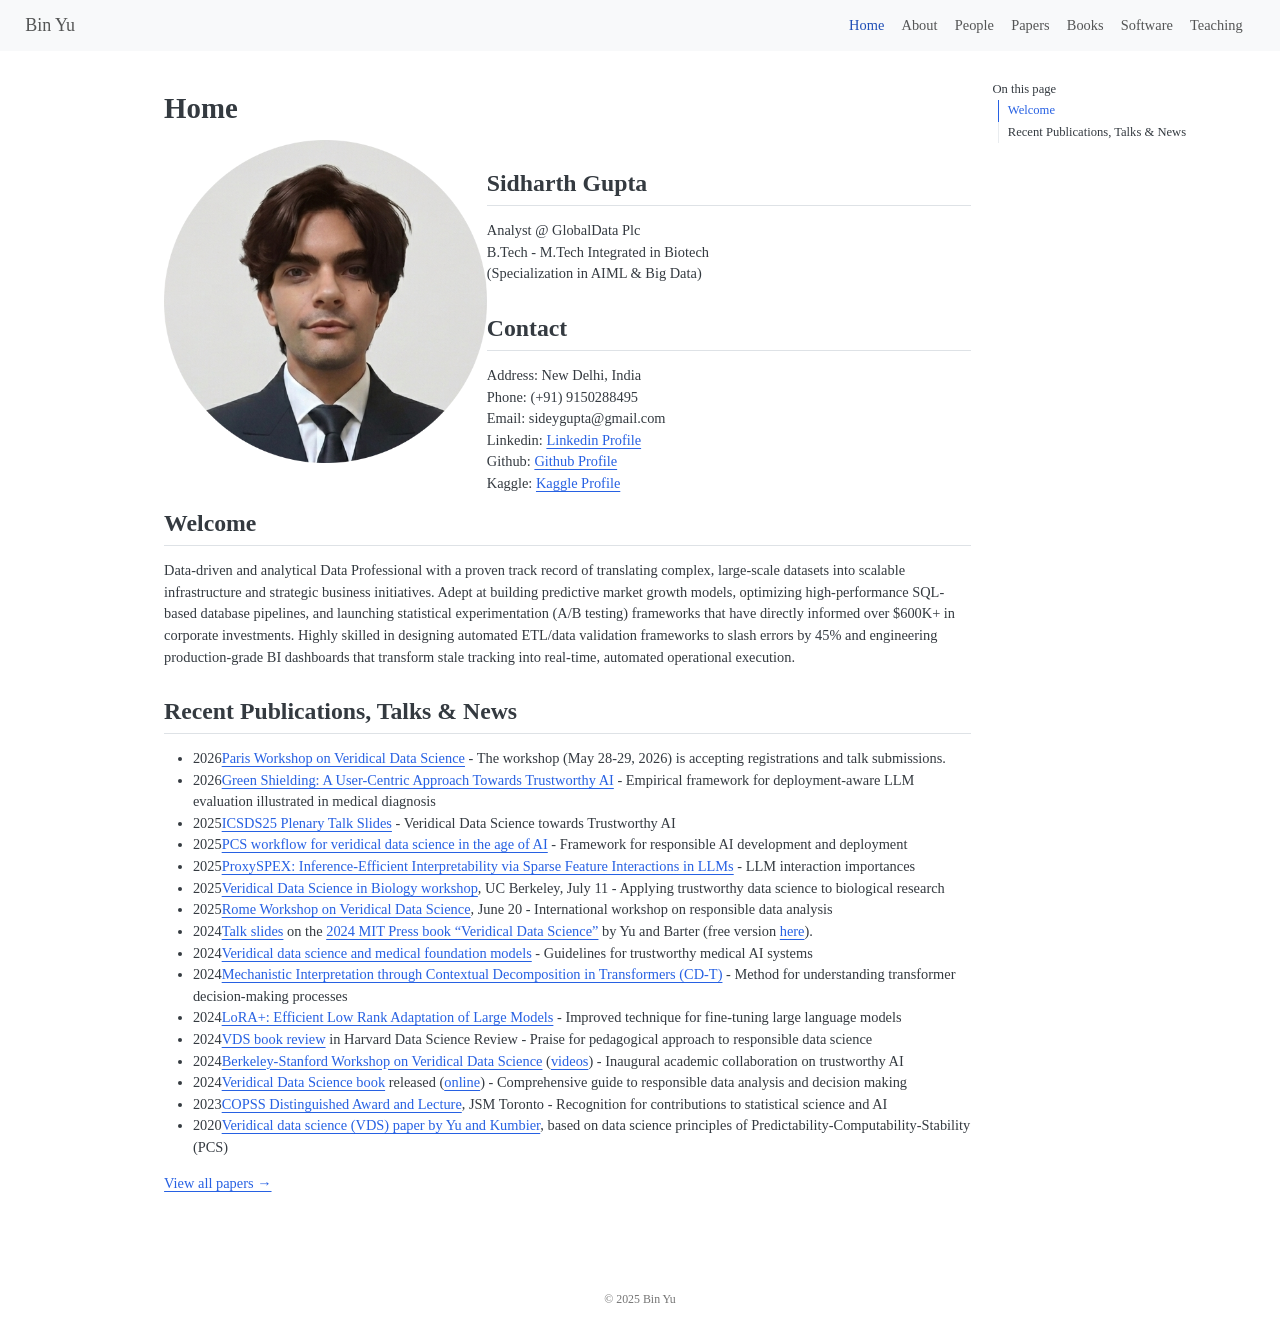
==== commit 29f7b9ba: "Built site for gh-pages" ====
--- a/index.html
+++ b/index.html
@@ -179,7 +179,10 @@
 <p>Address: New Delhi, India<br>
 Phone: (+91) 9150288495<br>
 Email: sideygupta@gmail.com<br>
-Linkedin: https:<a href="https://www.linkedin.com/in/netsid/" title="Go to Sidharth Linkedin">Linkedin Profile</a> Github: <a href="https://github.com/0xs1d" title="Go to Sidharth Github">Github Profile</a> Kaggle: <a href="https://www.kaggle.com/s1drtx" title="Go to Sidharth Kaggle">Kaggle Profile</a></p>
+Linkedin: <a href="https://www.linkedin.com/in/netsid/" title="Go to Sidharth Linkedin">Linkedin Profile</a><br>
+Github: <a href="https://github.com/0xs1d" title="Go to Sidharth Github">Github Profile</a><br>
+Kaggle: <a href="https://www.kaggle.com/s1drtx" title="Go to Sidharth Kaggle">Kaggle Profile</a><br>
+</p>
 </section>
 </div>
 </div>
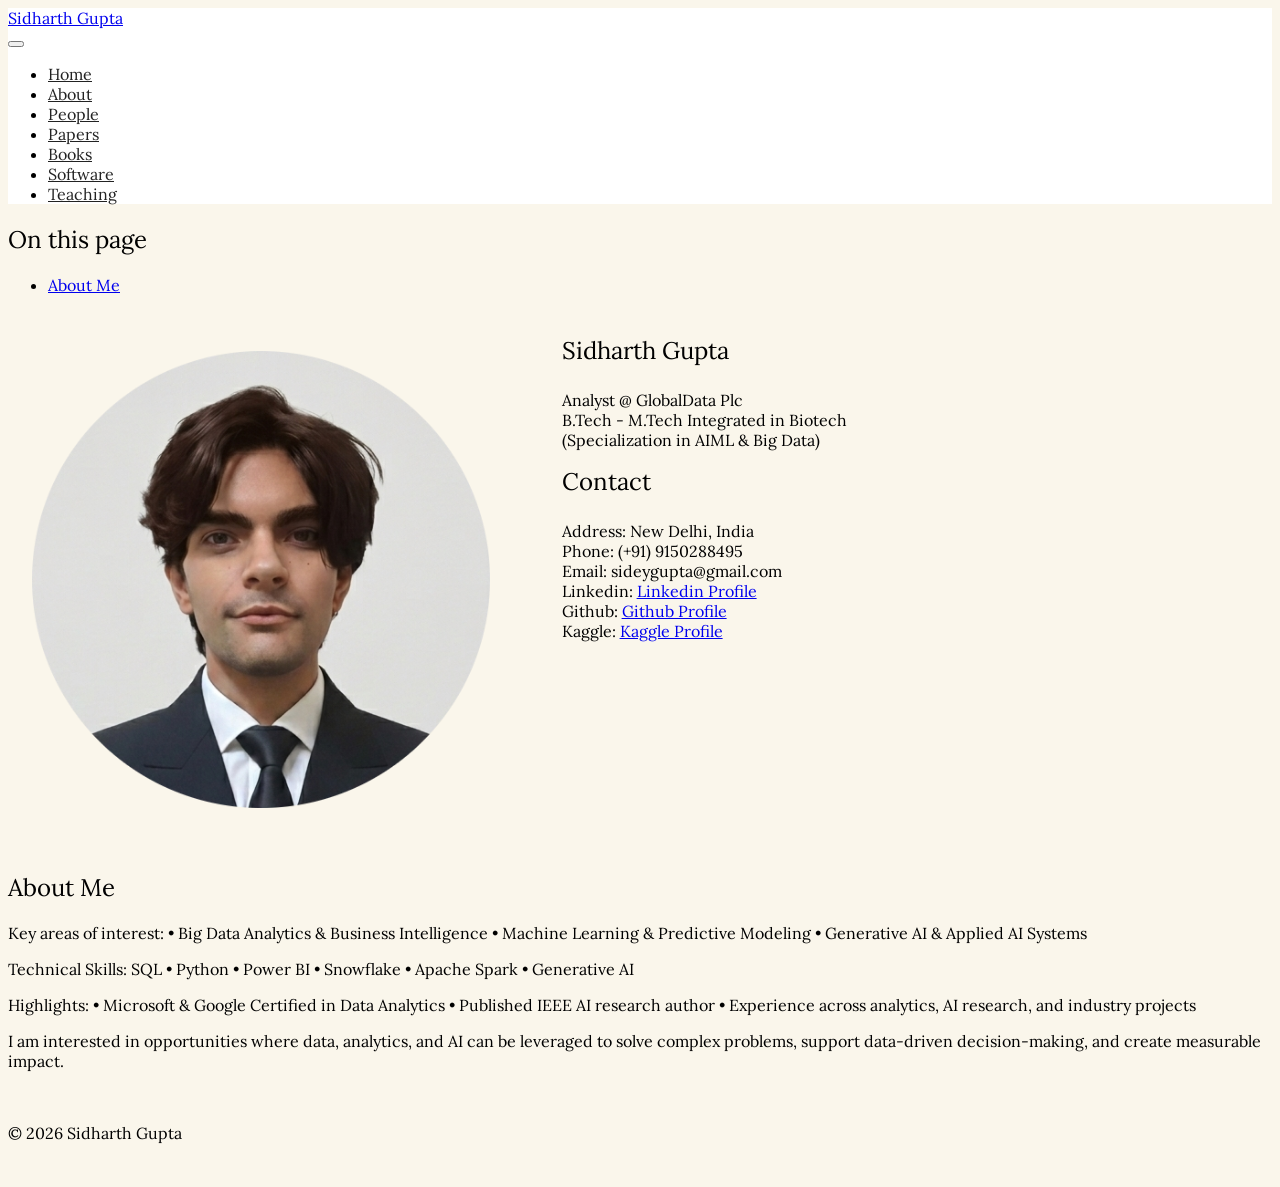
==== commit a102733c: "Built site for gh-pages" ====
--- a/index.html
+++ b/index.html
@@ -7,7 +7,7 @@
 <meta name="viewport" content="width=device-width, initial-scale=1.0, user-scalable=yes">
 
 
-<title>Home – Bin Yu</title>
+<title>Home – Sidharth Gupta</title>
 <style>
 /* Default styles provided by pandoc.
 ** See https://pandoc.org/MANUAL.html#variables-for-html for config info.
@@ -42,7 +42,7 @@
 <link href="site_libs/quarto-html/quarto-syntax-highlighting-15634bcf2e68342d4ad2dfa704d543f6.css" rel="stylesheet" id="quarto-text-highlighting-styles">
 <script src="site_libs/bootstrap/bootstrap.min.js"></script>
 <link href="site_libs/bootstrap/bootstrap-icons.css" rel="stylesheet">
-<link href="site_libs/bootstrap/bootstrap-985f35db8cdcd9d07f63b1806a78b4fa.min.css" rel="stylesheet" append-hash="true" id="quarto-bootstrap" data-mode="light">
+<link href="site_libs/bootstrap/bootstrap-bd7067bb048a6952f3ec97baf6a74ef6.min.css" rel="stylesheet" append-hash="true" id="quarto-bootstrap" data-mode="light">
 <script id="quarto-search-options" type="application/json">{
   "location": "navbar",
   "copy-button": false,
@@ -84,7 +84,7 @@
       <div class="navbar-container container-fluid">
       <div class="navbar-brand-container mx-auto">
     <a class="navbar-brand" href="./index.html">
-    <span class="navbar-title">Bin Yu</span>
+    <span class="navbar-title">Sidharth Gupta</span>
     </a>
   </div>
             <div id="quarto-search" class="" title="Search"></div>
@@ -137,8 +137,7 @@
     <h2 id="toc-title">On this page</h2>
    
   <ul>
-  <li><a href="#welcome" id="toc-welcome" class="nav-link active" data-scroll-target="#welcome">Welcome</a></li>
-  <li><a href="#recent-publications-talks-news" id="toc-recent-publications-talks-news" class="nav-link" data-scroll-target="#recent-publications-talks-news">Recent Publications, Talks &amp; News</a></li>
+  <li><a href="#about-me" id="toc-about-me" class="nav-link active" data-scroll-target="#about-me">About Me</a></li>
   </ul>
 </nav>
     </div>
@@ -186,31 +185,34 @@
 </section>
 </div>
 </div>
-<section id="welcome" class="level2">
-<h2 class="anchored" data-anchor-id="welcome">Welcome</h2>
-<p>Data-driven and analytical Data Professional with a proven track record of translating complex, large-scale datasets into scalable infrastructure and strategic business initiatives. Adept at building predictive market growth models, optimizing high-performance SQL-based database pipelines, and launching statistical experimentation (A/B testing) frameworks that have directly informed over $600K+ in corporate investments. Highly skilled in designing automated ETL/data validation frameworks to slash errors by 45% and engineering production-grade BI dashboards that transform stale tracking into real-time, automated operational execution.</p>
-</section>
-<section id="recent-publications-talks-news" class="level2">
-<h2 class="anchored" data-anchor-id="recent-publications-talks-news">Recent Publications, Talks &amp; News</h2>
-<ul>
-<li><span class="year-entry">2026</span><a href="https://www.cantab.net/users/j.randon-furling/VAI.html">Paris Workshop on Veridical Data Science</a> - The workshop (May 28-29, 2026) is accepting registrations and talk submissions.</li>
-<li><span class="year-entry">2026</span><a href="https://arxiv.org/pdf/2604.24700">Green Shielding: A User-Centric Approach Towards Trustworthy AI</a> - Empirical framework for deployment-aware LLM evaluation illustrated in medical diagnosis</li>
-<li><span class="year-entry">2025</span><a href="slides/ICSDS25-BinYu.pdf">ICSDS25 Plenary Talk Slides</a> - Veridical Data Science towards Trustworthy AI</li>
-<li><span class="year-entry">2025</span><a href="https://arxiv.org/abs/2508.00835">PCS workflow for veridical data science in the age of AI</a> - Framework for responsible AI development and deployment</li>
-<li><span class="year-entry">2025</span><a href="https://arxiv.org/abs/2505.17495">ProxySPEX: Inference-Efficient Interpretability via Sparse Feature Interactions in LLMs</a> - LLM interaction importances</li>
-<li><span class="year-entry">2025</span><a href="https://www.eventbrite.com/e/veridical-data-science-for-biology-2025-tickets-1384456339179">Veridical Data Science in Biology workshop</a>, UC Berkeley, July 11 - Applying trustworthy data science to biological research</li>
-<li><span class="year-entry">2025</span><a href="https://www.integreat.no/events/public-events/workshops/veridical-data-science.html">Rome Workshop on Veridical Data Science</a>, June 20 - International workshop on responsible data analysis</li>
-<li><span class="year-entry">2024</span><a href="slides/VDSBook-BinYu.pdf">Talk slides</a> on the <a href="https://mitpress.mit.edu/9780262049191/veridical-data-science/">2024 MIT Press book “Veridical Data Science”</a> by Yu and Barter (free version <a href="https://vdsbook.com/">here</a>).</li>
-<li><span class="year-entry">2024</span><a href="https://arxiv.org/abs/2409.10580">Veridical data science and medical foundation models</a> - Guidelines for trustworthy medical AI systems</li>
-<li><span class="year-entry">2024</span><a href="https://arxiv.org/pdf/2407.00886">Mechanistic Interpretation through Contextual Decomposition in Transformers (CD-T)</a> - Method for understanding transformer decision-making processes</li>
-<li><span class="year-entry">2024</span><a href="https://arxiv.org/abs/2402.12354">LoRA+: Efficient Low Rank Adaptation of Large Models</a> - Improved technique for fine-tuning large language models</li>
-<li><span class="year-entry">2024</span><a href="https://hdsr.mitpress.mit.edu/pub/5322mn1e/release/3">VDS book review</a> in Harvard Data Science Review - Praise for pedagogical approach to responsible data science</li>
-<li><span class="year-entry">2024</span><a href="https://na.eventscloud.com/website/69057/">Berkeley-Stanford Workshop on Veridical Data Science</a> (<a href="https://www.youtube.com/playlist?list=PLKW2Azk23ZtSrg4jwLSioaV1bwmFnQ1Bx">videos</a>) - Inaugural academic collaboration on trustworthy AI</li>
-<li><span class="year-entry">2024</span><a href="https://mitpress.mit.edu/9780262049191/veridical-data-science/">Veridical Data Science book</a> released (<a href="http://vdsbook.com/">online</a>) - Comprehensive guide to responsible data analysis and decision making</li>
-<li><span class="year-entry">2023</span><a href="https://ww2.amstat.org/meetings/jsm/2023/webcasts/index.cfm">COPSS Distinguished Award and Lecture</a>, JSM Toronto - Recognition for contributions to statistical science and AI</li>
-<li><span class="year-entry">2020</span><a href="https://www.pnas.org/doi/10.1073/pnas.1901326117">Veridical data science (VDS) paper by Yu and Kumbier</a>, based on data science principles of Predictability-Computability-Stability (PCS)</li>
-</ul>
-<p><a href="https://scholar.google.com/citations?user=xT19Jc0AAAAJ&amp;hl=en">View all papers →</a></p>
+<section id="about-me" class="level2">
+<h2 class="anchored" data-anchor-id="about-me">About Me</h2>
+<p>Key areas of interest: • Big Data Analytics &amp; Business Intelligence • Machine Learning &amp; Predictive Modeling • Generative AI &amp; Applied AI Systems</p>
+<p>Technical Skills: SQL • Python • Power BI • Snowflake • Apache Spark • Generative AI &nbsp;</p>
+<p>Highlights: • Microsoft &amp; Google Certified in Data Analytics • Published IEEE AI research author • Experience across analytics, AI research, and industry projects</p>
+<p>I am interested in opportunities where data, analytics, and AI can be leveraged to solve complex problems, support data-driven decision-making, and create measurable impact.</p>
+<!--
+## Recent Publications, Talks & News
+
+ - <span class="year-entry">2026</span>[Paris Workshop on Veridical Data Science](https://www.cantab.net/users/j.randon-furling/VAI.html) - The workshop (May 28-29, 2026) is accepting registrations and talk submissions.
+ - <span class="year-entry">2026</span>[Green Shielding: A User-Centric Approach Towards Trustworthy AI](https://arxiv.org/pdf/2604.24700) - Empirical framework for deployment-aware LLM evaluation illustrated in medical diagnosis
+ - <span class="year-entry">2025</span>[ICSDS25 Plenary Talk Slides](slides/ICSDS25-BinYu.pdf) - Veridical Data Science towards Trustworthy AI
+ - <span class="year-entry">2025</span>[PCS workflow for veridical data science in the age of AI](https://arxiv.org/abs/2508.00835) - Framework for responsible AI development and deployment
+ - <span class="year-entry">2025</span>[ProxySPEX: Inference-Efficient Interpretability via Sparse Feature Interactions in LLMs](https://arxiv.org/abs/2505.17495) - LLM interaction importances
+ - <span class="year-entry">2025</span>[Veridical Data Science in Biology workshop](https://www.eventbrite.com/e/veridical-data-science-for-biology-2025-tickets-1384456339179), UC Berkeley, July 11 - Applying trustworthy data science to biological research
+ - <span class="year-entry">2025</span>[Rome Workshop on Veridical Data Science](https://www.integreat.no/events/public-events/workshops/veridical-data-science.html), June 20 - International workshop on responsible data analysis
+ - <span class="year-entry">2024</span>[Talk slides](slides/VDSBook-BinYu.pdf) on the [2024 MIT Press book "Veridical Data Science"](https://mitpress.mit.edu/9780262049191/veridical-data-science/) by Yu and Barter (free version [here](https://vdsbook.com/)).
+ - <span class="year-entry">2024</span>[Veridical data science and medical foundation models](https://arxiv.org/abs/2409.10580) - Guidelines for trustworthy medical AI systems
+ - <span class="year-entry">2024</span>[Mechanistic Interpretation through Contextual Decomposition in Transformers (CD-T)](https://arxiv.org/pdf/2407.00886) - Method for understanding transformer decision-making processes
+ - <span class="year-entry">2024</span>[LoRA+: Efficient Low Rank Adaptation of Large Models](https://arxiv.org/abs/2402.12354) - Improved technique for fine-tuning large language models
+ - <span class="year-entry">2024</span>[VDS book review](https://hdsr.mitpress.mit.edu/pub/5322mn1e/release/3) in Harvard Data Science Review - Praise for pedagogical approach to responsible data science
+ - <span class="year-entry">2024</span>[Berkeley-Stanford Workshop on Veridical Data Science](https://na.eventscloud.com/website/69057/) ([videos](https://www.youtube.com/playlist?list=PLKW2Azk23ZtSrg4jwLSioaV1bwmFnQ1Bx)) - Inaugural academic collaboration on trustworthy AI
+ - <span class="year-entry">2024</span>[Veridical Data Science book](https://mitpress.mit.edu/9780262049191/veridical-data-science/) released ([online](http://vdsbook.com/)) - Comprehensive guide to responsible data analysis and decision making
+ - <span class="year-entry">2023</span>[COPSS Distinguished Award and Lecture](https://ww2.amstat.org/meetings/jsm/2023/webcasts/index.cfm), JSM Toronto - Recognition for contributions to statistical science and AI
+ - <span class="year-entry">2020</span>[Veridical data science (VDS) paper by Yu and Kumbier](https://www.pnas.org/doi/10.1073/pnas.1901326117), based on data science principles of Predictability-Computability-Stability (PCS)
+
+ [View all papers →](https://scholar.google.com/citations?user=xT19Jc0AAAAJ&hl=en)
+-->
 
 
 </section>
@@ -623,7 +625,7 @@
       &nbsp;
     </div>   
     <div class="nav-footer-center">
-<p>© 2025 Bin Yu</p>
+<p>© 2026 Sidharth Gupta</p>
 </div>
     <div class="nav-footer-right">
       &nbsp;
--- a/styles.css
+++ b/styles.css
@@ -0,0 +1,139 @@
+/* Custom styles for Bin Yu Quarto site */
+
+/* Import Lora font from Google Fonts */
+@import url('https://fonts.googleapis.com/css2?family=Lora:wght@400;700&display=swap');
+
+body, .navbar, .nav, .dropdown-menu, .dropdown-item, .card, .card-body, .card-title, .card-text {
+  font-family: 'Lora', serif !important;
+}
+
+.navbar {
+  background-color: #fff !important;
+}
+
+.navbar .navbar-nav > li > a {
+  color: #222 !important;
+}
+
+body {
+  background: #faf6eb;
+}
+
+/* Hide the page title on the homepage */
+body.page-index .quarto-title-banner,
+body.page-index .title,
+body.page-index h1.title {
+  display: none !important;
+}
+
+/* Fallback: hide any h1.title */
+h1.title {
+  display: none !important;
+}
+
+h1, .h1, h2, .h2 {
+  font-weight: 400;
+}
+
+/* Make columns container use flexbox for equal height */
+.columns {
+  display: flex;
+  align-items: stretch;
+}
+
+/* Image column styling */
+.column img {
+  width: 100%;
+  height: 100%;
+  object-fit: cover;
+  border-radius: 8px;
+}
+
+/* Responsive layout for mobile devices */
+@media (max-width: 768px) {
+  /* Stack columns vertically on mobile */
+  .columns {
+    flex-direction: column;
+    align-items: stretch;
+  }
+  
+  /* Make both columns full width on mobile */
+  .column {
+    width: 100% !important;
+    max-width: 100% !important;
+  }
+  
+  /* Ensure image is full width and has good proportions on mobile */
+  .column:first-child {
+    margin-bottom: 1.5rem;
+  }
+  
+  .column img {
+    max-height: 400px;
+    object-fit: cover;
+    width: 100%;
+  }
+}
+
+/* Two-column responsive layout for publications and news */
+.two-column-container {
+  display: grid;
+  grid-template-columns: 1fr 1fr;
+  gap: 2rem;
+  margin-top: 2rem;
+}
+
+@media (max-width: 768px) {
+  .two-column-container {
+    grid-template-columns: 1fr;
+    gap: 1.5rem;
+  }
+}
+
+.column {
+  /* background: #fff; */
+  padding: 1.5rem;
+}
+
+.column h2 {
+  margin-top: 0;
+  margin-bottom: 1rem;
+  padding-bottom: 0.5rem;
+}
+
+/* Spacing for year entries in news/publications lists */
+.year-entry {
+  margin-right: 1rem;
+  font-style: normal;
+  font-weight: normal;
+}
+/*--------------------------new----------------------*/
+/*--------------------------new----------------------*/
+/*--------------------------new----------------------*/
+/* ================================
+   BLACK DIVIDERS (Quarto-safe)
+   ================================ */
+
+/* 1) Make all Markdown/Quarto horizontal rules thick, solid black */
+.quarto-body main hr {
+  border: 0 !important;
+  height: 3px !important;
+  background: #000 !important;
+  margin: 1.5rem 0 !important;
+  opacity: 1 !important;
+}
+
+/* 2) Optional: a manual divider you can place with <div class="divider"></div> */
+.quarto-body main .divider {
+  height: 3px;
+  background: #000;
+  width: 100%;
+  margin: 1.5rem 0;
+}
+
+/* Thick black underline under section headings (like "Contact") */
+.quarto-body main h1,
+.quarto-body main h2 {
+  border-bottom: 3px solid #000 !important;
+  padding-bottom: 0.5rem; /* adjust spacing */
+}
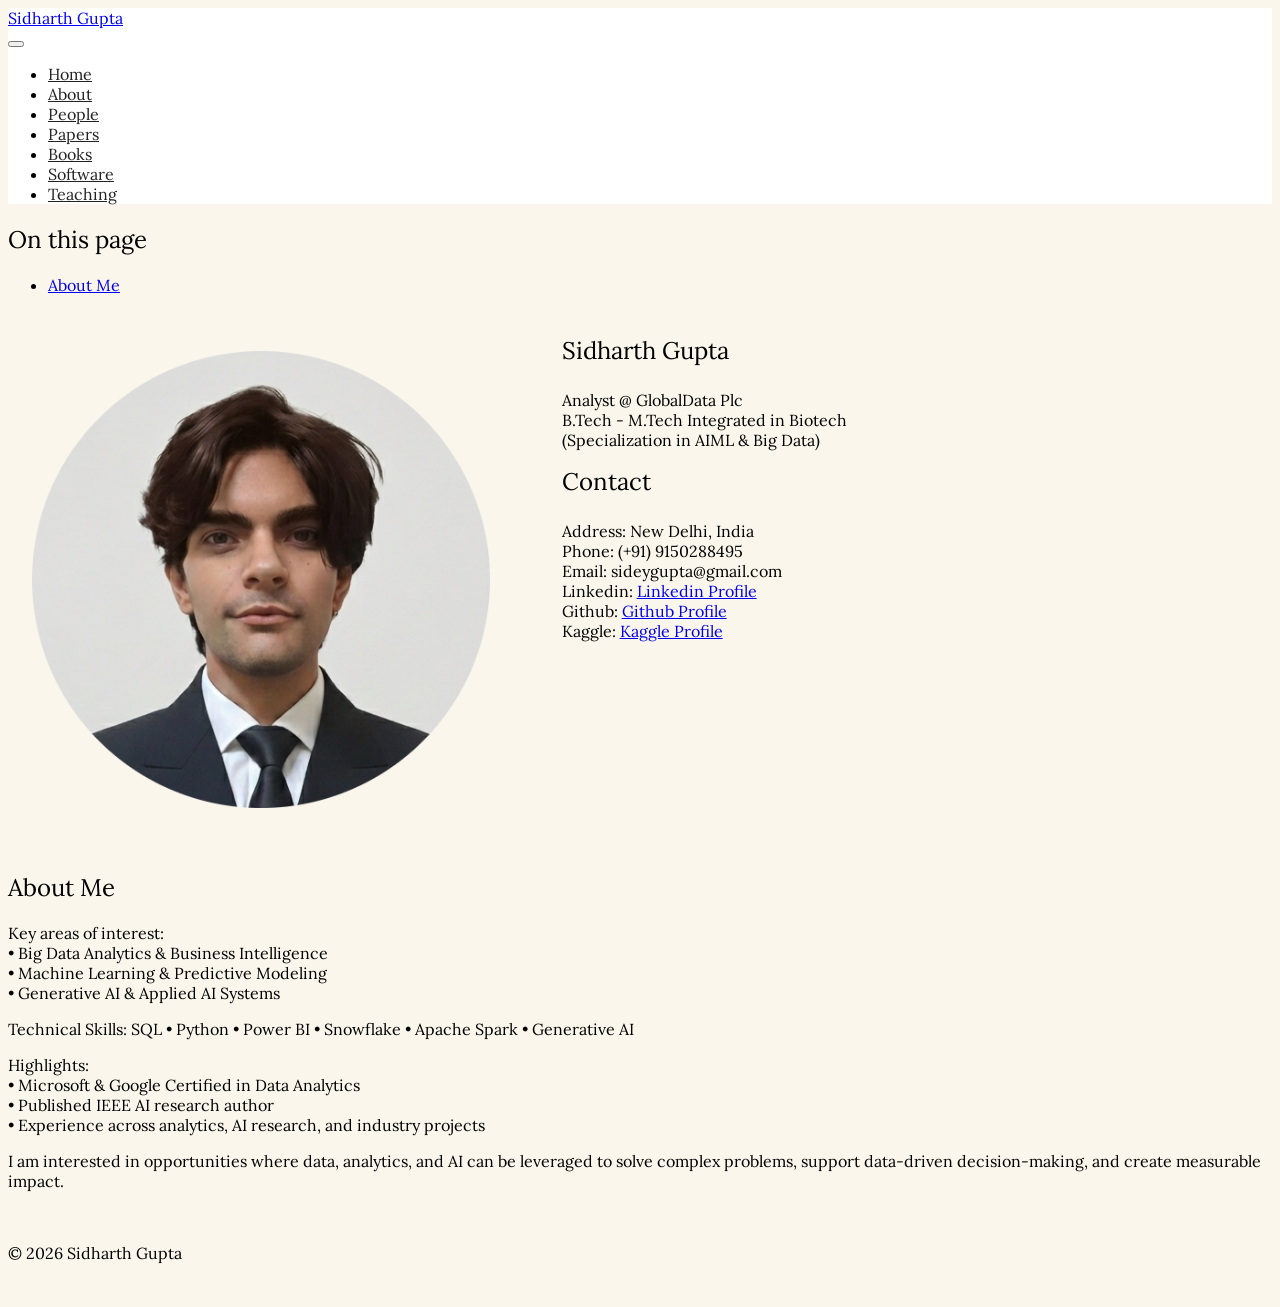
==== commit 1ea56fa5: "Built site for gh-pages" ====
--- a/index.html
+++ b/index.html
@@ -187,9 +187,17 @@
 </div>
 <section id="about-me" class="level2">
 <h2 class="anchored" data-anchor-id="about-me">About Me</h2>
-<p>Key areas of interest: • Big Data Analytics &amp; Business Intelligence • Machine Learning &amp; Predictive Modeling • Generative AI &amp; Applied AI Systems</p>
+<p>Key areas of interest:<br>
+• Big Data Analytics &amp; Business Intelligence<br>
+• Machine Learning &amp; Predictive Modeling<br>
+• Generative AI &amp; Applied AI Systems<br>
+</p>
 <p>Technical Skills: SQL • Python • Power BI • Snowflake • Apache Spark • Generative AI &nbsp;</p>
-<p>Highlights: • Microsoft &amp; Google Certified in Data Analytics • Published IEEE AI research author • Experience across analytics, AI research, and industry projects</p>
+<p>Highlights:<br>
+• Microsoft &amp; Google Certified in Data Analytics<br>
+• Published IEEE AI research author<br>
+• Experience across analytics, AI research, and industry projects<br>
+</p>
 <p>I am interested in opportunities where data, analytics, and AI can be leveraged to solve complex problems, support data-driven decision-making, and create measurable impact.</p>
 <!--
 ## Recent Publications, Talks & News
